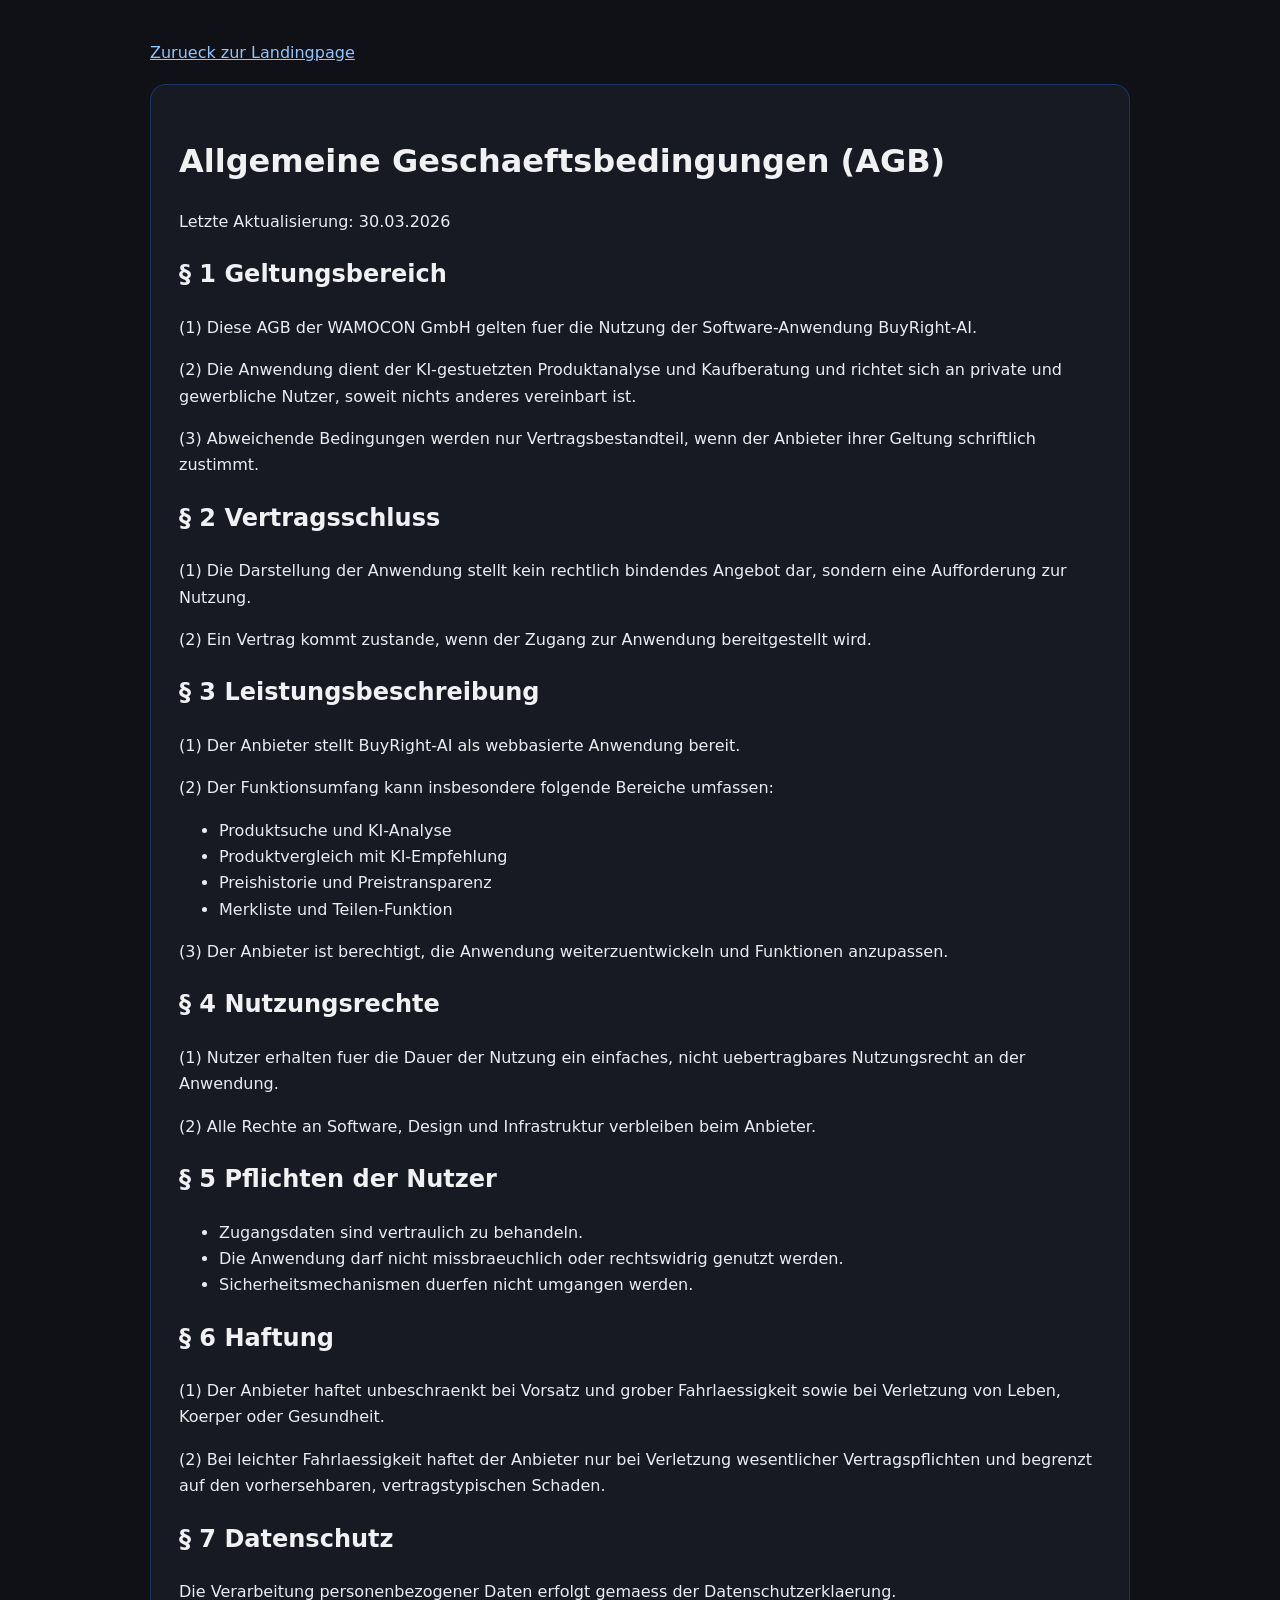
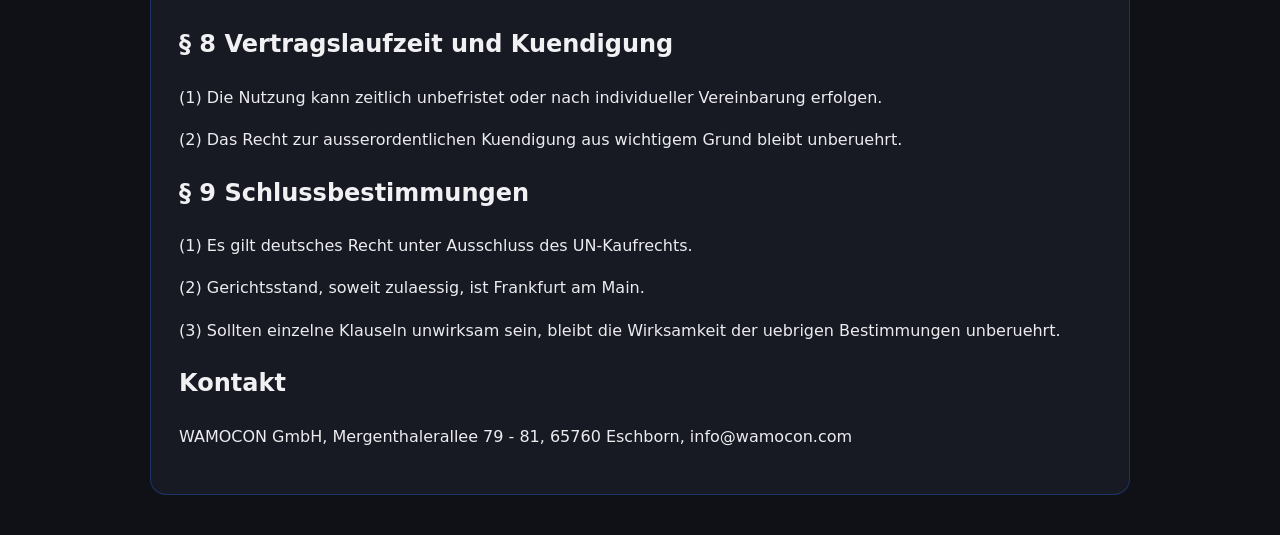
==== agb.html @ a2fc2790 "feat: AI generated landing page via Central Workflow" ====
<!DOCTYPE html>
<html lang="de">
<head>
  <meta charset="UTF-8">
  <meta name="viewport" content="width=device-width, initial-scale=1.0">
  <title>AGB | BuyRight-AI</title>
  <style>
    body{font-family:Inter,system-ui,sans-serif;background:#0f1117;color:#ececf0;margin:0;line-height:1.65}
    .wrap{max-width:980px;margin:0 auto;padding:40px 20px}
    .card{background:#171a22;border:1px solid rgba(37,99,235,.35);border-radius:16px;padding:28px}
    h1,h2{color:#f1f1f4}
    a{color:#93c5fd}
    .top{margin-bottom:18px}
  </style>
</head>
<body>
  <div class="wrap">
    <div class="top"><a href="index.html">Zurueck zur Landingpage</a></div>
    <div class="card">
      <h1>Allgemeine Geschaeftsbedingungen (AGB)</h1>
      <p>Letzte Aktualisierung: 30.03.2026</p>

      <h2>§ 1 Geltungsbereich</h2>
      <p>(1) Diese AGB der WAMOCON GmbH gelten fuer die Nutzung der Software-Anwendung BuyRight-AI.</p>
      <p>(2) Die Anwendung dient der KI-gestuetzten Produktanalyse und Kaufberatung und richtet sich an private und gewerbliche Nutzer, soweit nichts anderes vereinbart ist.</p>
      <p>(3) Abweichende Bedingungen werden nur Vertragsbestandteil, wenn der Anbieter ihrer Geltung schriftlich zustimmt.</p>

      <h2>§ 2 Vertragsschluss</h2>
      <p>(1) Die Darstellung der Anwendung stellt kein rechtlich bindendes Angebot dar, sondern eine Aufforderung zur Nutzung.</p>
      <p>(2) Ein Vertrag kommt zustande, wenn der Zugang zur Anwendung bereitgestellt wird.</p>

      <h2>§ 3 Leistungsbeschreibung</h2>
      <p>(1) Der Anbieter stellt BuyRight-AI als webbasierte Anwendung bereit.</p>
      <p>(2) Der Funktionsumfang kann insbesondere folgende Bereiche umfassen:</p>
      <ul>
        <li>Produktsuche und KI-Analyse</li>
        <li>Produktvergleich mit KI-Empfehlung</li>
        <li>Preishistorie und Preistransparenz</li>
        <li>Merkliste und Teilen-Funktion</li>
      </ul>
      <p>(3) Der Anbieter ist berechtigt, die Anwendung weiterzuentwickeln und Funktionen anzupassen.</p>

      <h2>§ 4 Nutzungsrechte</h2>
      <p>(1) Nutzer erhalten fuer die Dauer der Nutzung ein einfaches, nicht uebertragbares Nutzungsrecht an der Anwendung.</p>
      <p>(2) Alle Rechte an Software, Design und Infrastruktur verbleiben beim Anbieter.</p>

      <h2>§ 5 Pflichten der Nutzer</h2>
      <ul>
        <li>Zugangsdaten sind vertraulich zu behandeln.</li>
        <li>Die Anwendung darf nicht missbraeuchlich oder rechtswidrig genutzt werden.</li>
        <li>Sicherheitsmechanismen duerfen nicht umgangen werden.</li>
      </ul>

      <h2>§ 6 Haftung</h2>
      <p>(1) Der Anbieter haftet unbeschraenkt bei Vorsatz und grober Fahrlaessigkeit sowie bei Verletzung von Leben, Koerper oder Gesundheit.</p>
      <p>(2) Bei leichter Fahrlaessigkeit haftet der Anbieter nur bei Verletzung wesentlicher Vertragspflichten und begrenzt auf den vorhersehbaren, vertragstypischen Schaden.</p>

      <h2>§ 7 Datenschutz</h2>
      <p>Die Verarbeitung personenbezogener Daten erfolgt gemaess der Datenschutzerklaerung.</p>

      <h2>§ 8 Vertragslaufzeit und Kuendigung</h2>
      <p>(1) Die Nutzung kann zeitlich unbefristet oder nach individueller Vereinbarung erfolgen.</p>
      <p>(2) Das Recht zur ausserordentlichen Kuendigung aus wichtigem Grund bleibt unberuehrt.</p>

      <h2>§ 9 Schlussbestimmungen</h2>
      <p>(1) Es gilt deutsches Recht unter Ausschluss des UN-Kaufrechts.</p>
      <p>(2) Gerichtsstand, soweit zulaessig, ist Frankfurt am Main.</p>
      <p>(3) Sollten einzelne Klauseln unwirksam sein, bleibt die Wirksamkeit der uebrigen Bestimmungen unberuehrt.</p>

      <h2>Kontakt</h2>
      <p>WAMOCON GmbH, Mergenthalerallee 79 - 81, 65760 Eschborn, info@wamocon.com</p>
    </div>
  </div>
</body>
</html>
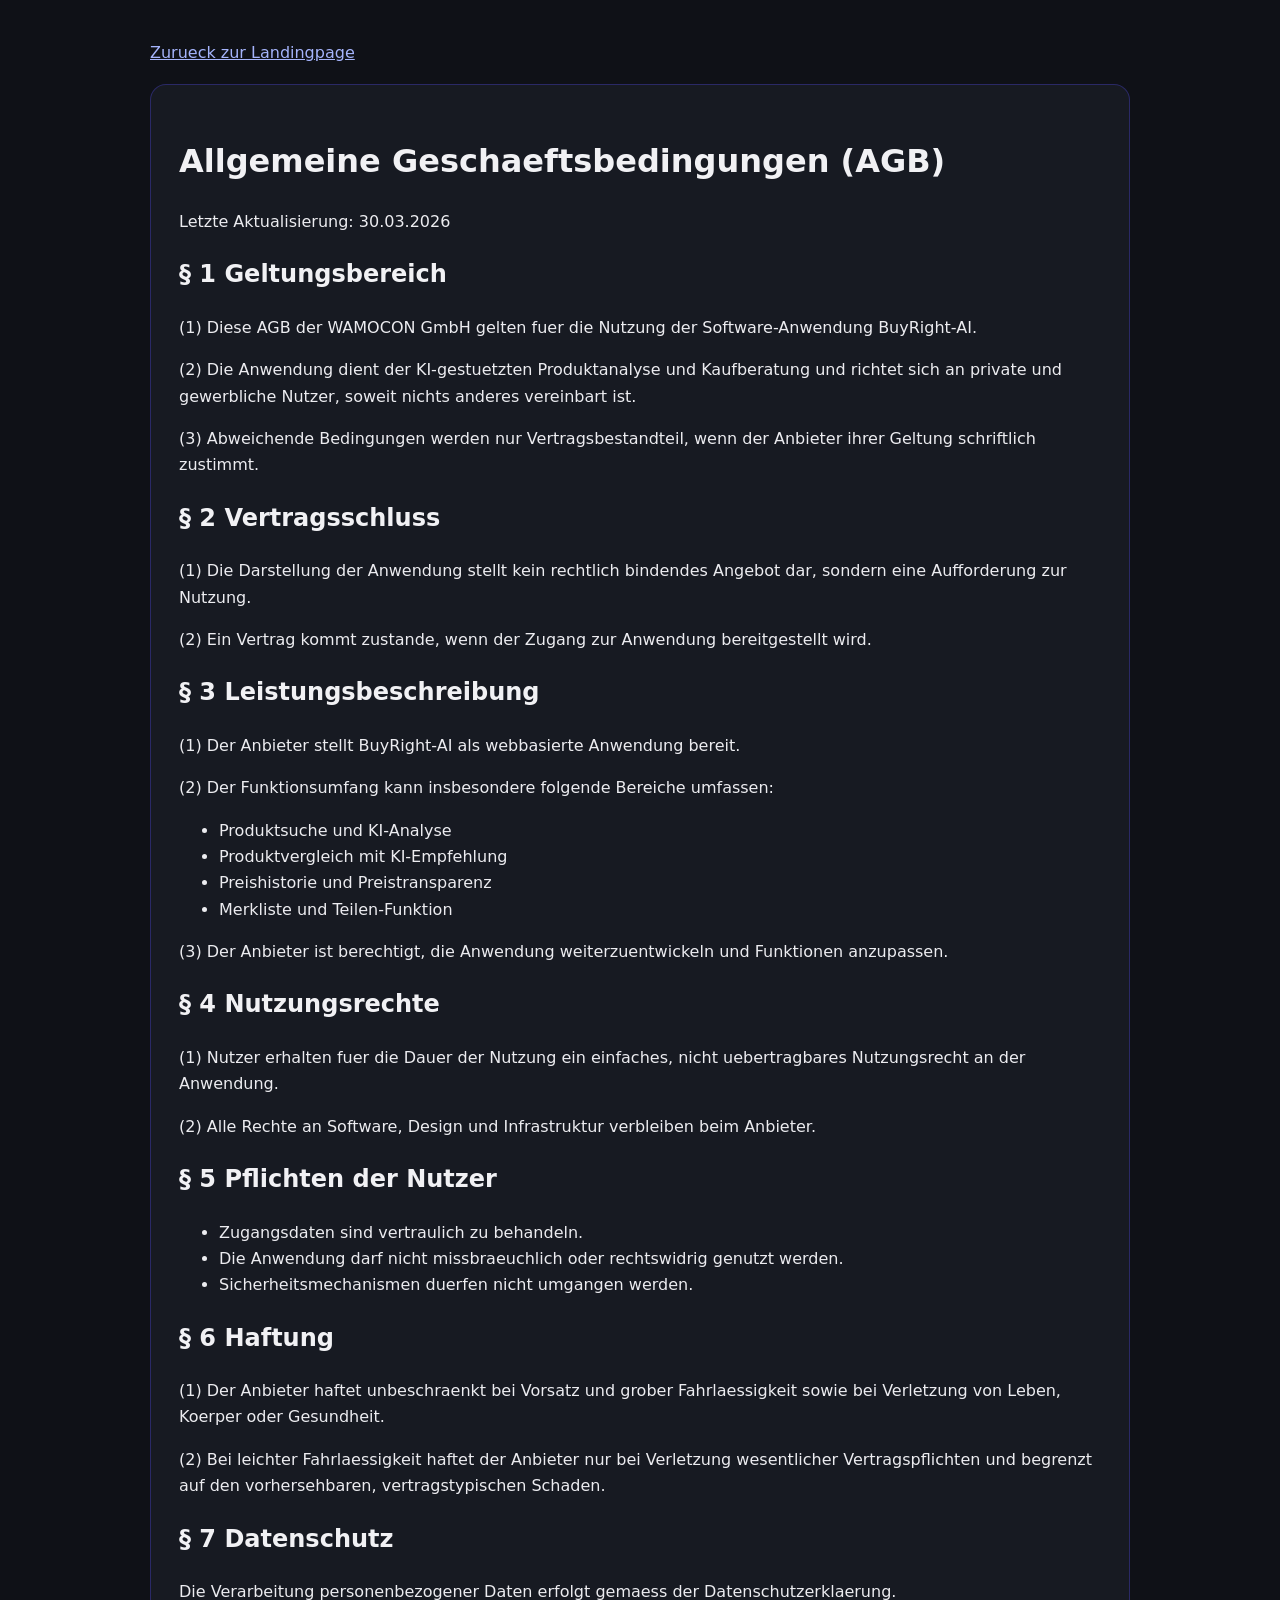
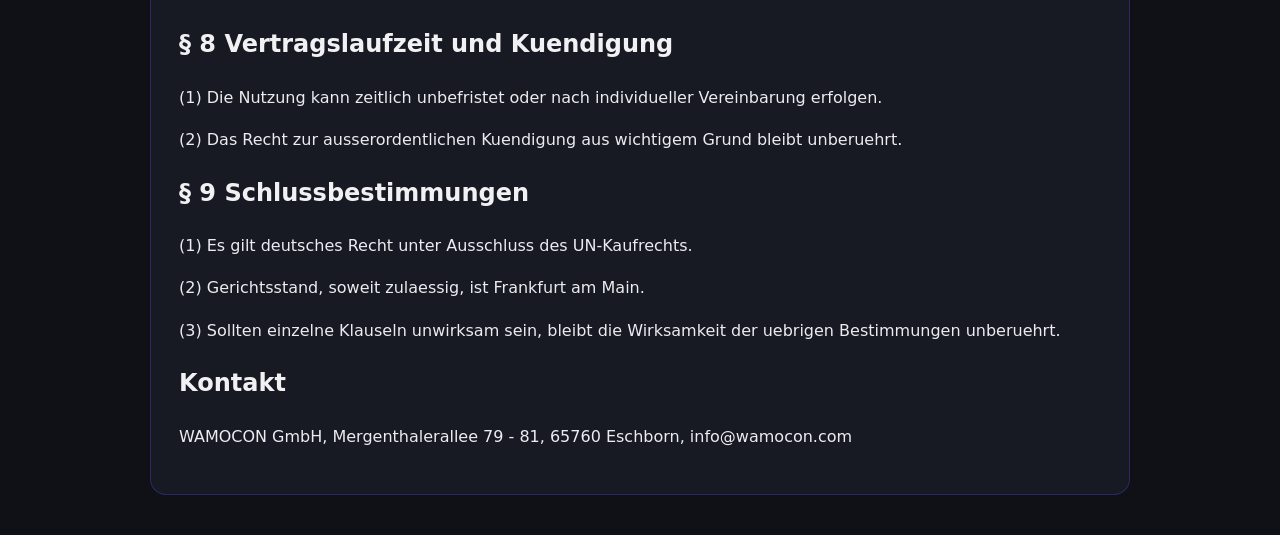
==== commit f21a492b: "feat: update branding to indigo/violet color scheme matching main app - Replace shopping cart icon w" ====
--- a/agb.html
+++ b/agb.html
@@ -7,9 +7,9 @@
   <style>
     body{font-family:Inter,system-ui,sans-serif;background:#0f1117;color:#ececf0;margin:0;line-height:1.65}
     .wrap{max-width:980px;margin:0 auto;padding:40px 20px}
-    .card{background:#171a22;border:1px solid rgba(37,99,235,.35);border-radius:16px;padding:28px}
+    .card{background:#171a22;border:1px solid rgba(79,70,229,.35);border-radius:16px;padding:28px}
     h1,h2{color:#f1f1f4}
-    a{color:#93c5fd}
+    a{color:#a5b4fc}
     .top{margin-bottom:18px}
   </style>
 </head>
